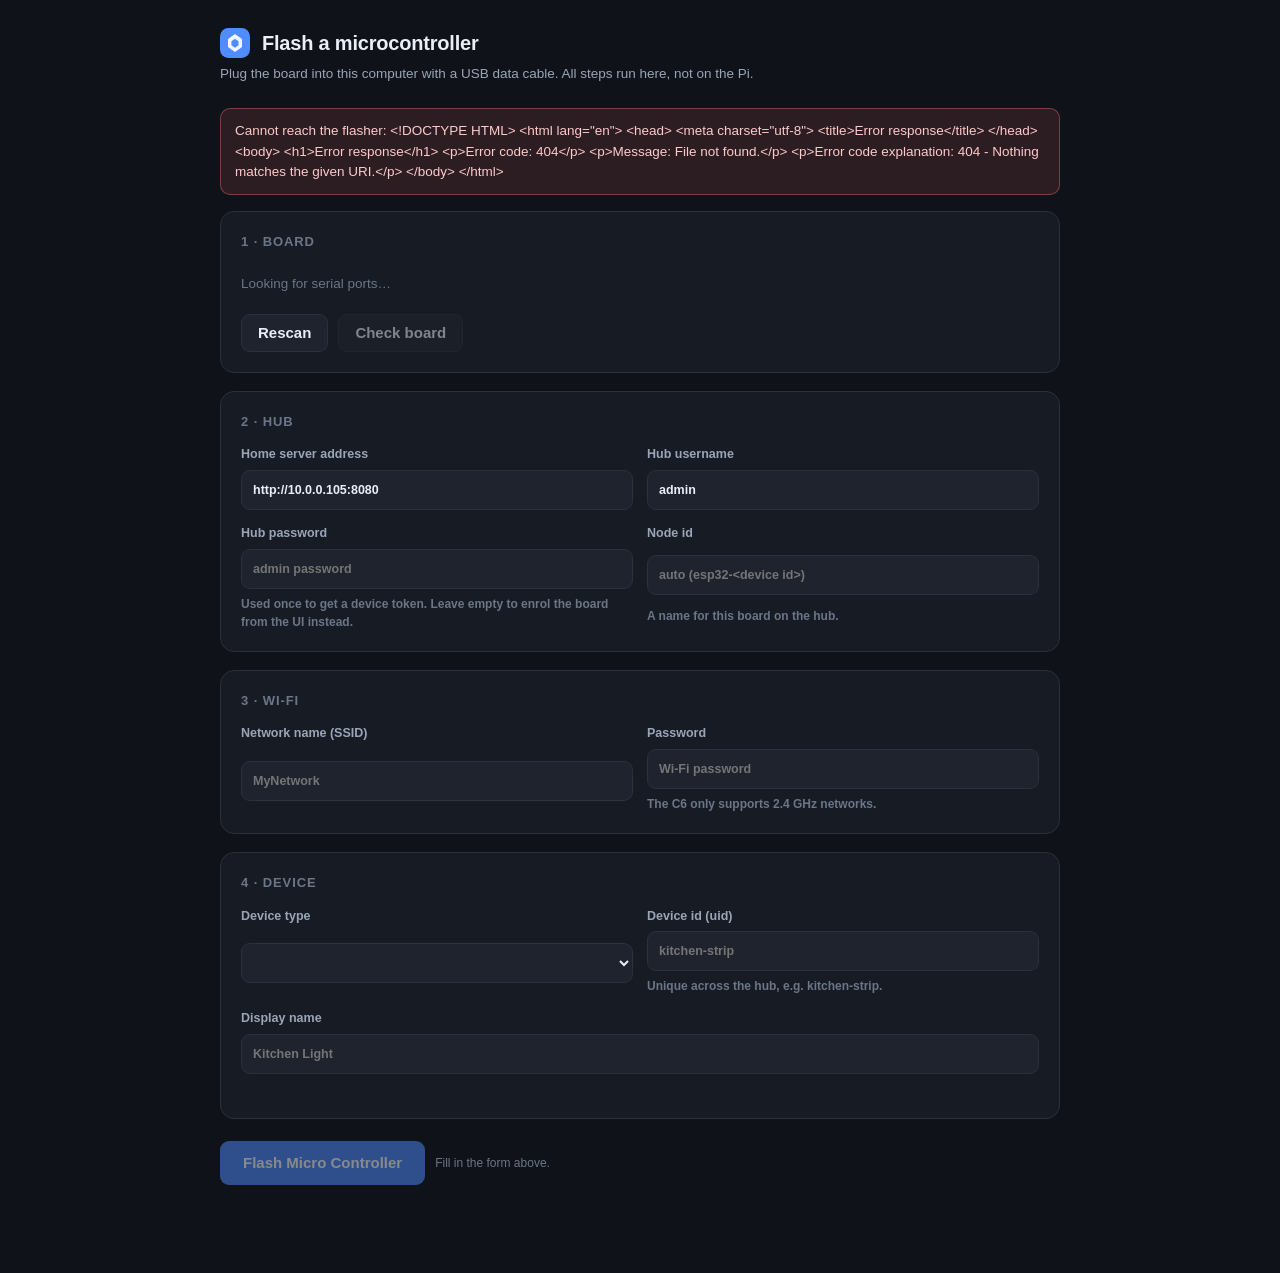
==== tools/flasher_ui.html @ 388599fc "Add a web flasher for provisioning boards from the browser The command line flasher was workable but" ====
<!DOCTYPE html>
<html lang="en">
<head>
<meta charset="utf-8">
<meta name="viewport" content="width=device-width, initial-scale=1">
<title>Flash a microcontroller · SmartHome</title>
<style>
  :root {
    --bg: #0f1218; --panel: #171b23; --panel2: #1e232d; --line: #2a313d;
    --text: #e9eef7; --dim: #9aa6b8; --faint: #6b7688;
    --accent: #4f8cff; --ok: #34d399; --warn: #fbbf24; --err: #f87171;
    --mono: ui-monospace, SFMono-Regular, Menlo, Consolas, monospace;
  }
  * { box-sizing: border-box; }
  body {
    margin: 0; background: var(--bg); color: var(--text);
    font: 15px/1.5 -apple-system, BlinkMacSystemFont, "Segoe UI", Roboto, sans-serif;
  }
  .wrap { max-width: 880px; margin: 0 auto; padding: 28px 20px 80px; }
  header { display: flex; align-items: center; gap: 12px; margin-bottom: 6px; }
  h1 { font-size: 20px; margin: 0; letter-spacing: -.01em; }
  .sub { color: var(--dim); font-size: 13.5px; margin: 0 0 24px; }
  .card {
    background: var(--panel); border: 1px solid var(--line);
    border-radius: 14px; padding: 20px; margin-bottom: 18px;
  }
  h2 { font-size: 13px; text-transform: uppercase; letter-spacing: .07em;
       color: var(--faint); margin: 0 0 14px; font-weight: 650; }
  .grid { display: grid; grid-template-columns: 1fr 1fr; gap: 14px; }
  .grid.three { grid-template-columns: 1fr 1fr 1fr; }
  @media (max-width: 640px) { .grid, .grid.three { grid-template-columns: 1fr; } }
  label { display: grid; gap: 6px; font-size: 12.5px; color: var(--dim); font-weight: 550; }
  input, select {
    width: 100%; height: 40px; padding: 0 11px; font: inherit; color: var(--text);
    background: var(--panel2); border: 1px solid var(--line); border-radius: 9px;
  }
  input:focus, select:focus { outline: 2px solid var(--accent); border-color: transparent; }
  input:disabled, select:disabled { opacity: .55; }
  .hint { font-size: 12px; color: var(--faint); }
  .row { display: flex; gap: 10px; align-items: center; flex-wrap: wrap; }
  button {
    font: inherit; font-weight: 600; border-radius: 9px; border: 1px solid var(--line);
    background: var(--panel2); color: var(--text); height: 38px; padding: 0 16px;
    cursor: pointer; white-space: nowrap;
  }
  button:hover:not(:disabled) { background: #262c38; }
  button:disabled { opacity: .5; cursor: not-allowed; }
  button.primary {
    background: var(--accent); border-color: transparent; color: #fff; height: 44px;
    padding: 0 22px; font-size: 15px;
  }
  button.primary:hover:not(:disabled) { background: #649bff; }
  .port-row {
    display: flex; align-items: center; gap: 10px; padding: 11px 13px; border-radius: 10px;
    border: 1px solid var(--line); background: var(--panel2); margin-bottom: 8px;
    cursor: pointer;
  }
  .port-row.sel { border-color: var(--accent); background: rgba(79,140,255,.1); }
  .port-row .name { font-family: var(--mono); font-size: 13px; font-weight: 600; }
  .port-row .desc { font-size: 12.5px; color: var(--dim); }
  .tag { font-size: 11px; padding: 2px 7px; border-radius: 99px; background: #2a3140; color: var(--dim); }
  .tag.hot { background: rgba(52,211,153,.15); color: var(--ok); }
  .empty { color: var(--faint); font-size: 13.5px; padding: 8px 0; }
  .steps { display: grid; gap: 2px; margin-top: 4px; }
  .step {
    display: grid; grid-template-columns: 26px 1fr auto; gap: 12px;
    align-items: center; padding: 10px 6px; border-bottom: 1px solid var(--line);
  }
  .step:last-child { border-bottom: 0; }
  .dot {
    width: 20px; height: 20px; border-radius: 50%; display: grid; place-items: center;
    font-size: 11px; font-weight: 700; background: #232a36; color: var(--faint);
  }
  .step.running .dot { background: rgba(79,140,255,.2); color: var(--accent); }
  .step.running .dot::after {
    content: ""; width: 12px; height: 12px; border-radius: 50%;
    border: 2px solid rgba(79,140,255,.3); border-top-color: var(--accent);
    animation: spin .8s linear infinite;
  }
  .step.done .dot { background: rgba(52,211,153,.16); color: var(--ok); }
  .step.done .dot::after { content: "✓"; }
  .step.failed .dot { background: rgba(248,113,113,.16); color: var(--err); }
  .step.failed .dot::after { content: "✕"; }
  @keyframes spin { to { transform: rotate(360deg); } }
  .step .label { font-size: 14px; }
  .step .detail { font-size: 12px; color: var(--faint); font-family: var(--mono); }
  .step.running .label { color: var(--accent); }
  .step.failed .label { color: var(--err); }
  .step .time { font-size: 12px; color: var(--faint); font-variant-numeric: tabular-nums; }
  pre#log {
    margin: 0; padding: 12px 14px; background: #0b0e13; border: 1px solid var(--line);
    border-radius: 10px; max-height: 320px; overflow: auto; font-family: var(--mono);
    font-size: 12px; line-height: 1.55; white-space: pre-wrap; word-break: break-word;
  }
  pre#log .info { color: var(--dim); }
  pre#log .cmd { color: var(--faint); }
  pre#log .warn { color: var(--warn); }
  pre#log .error { color: var(--err); }
  pre#log .ok { color: var(--ok); }
  .banner { padding: 12px 14px; border-radius: 10px; font-size: 13.5px; margin-bottom: 16px; }
  .banner.error { background: rgba(248,113,113,.12); border: 1px solid rgba(248,113,113,.4); color: #fecaca; }
  .banner.ok { background: rgba(52,211,153,.12); border: 1px solid rgba(52,211,153,.4); color: #a7f3d0; }
  .banner.warn { background: rgba(251,191,36,.1); border: 1px solid rgba(251,191,36,.35); color: #fde68a; }
  .hidden { display: none !important; }
</style>
</head>
<body>
<div class="wrap">
  <header>
    <svg width="30" height="30" viewBox="0 0 32 32" aria-hidden="true">
      <rect width="32" height="32" rx="9" fill="#4f8cff"/>
      <path d="M16 6.5l7.5 5.3v8.4L16 25.5l-7.5-5.3v-8.4z" fill="#fff" fill-opacity=".92"/>
      <path d="M16 11.5l3.8 2.7v4.2L16 21l-3.8-2.6v-4.2z" fill="#4f8cff"/>
    </svg>
    <h1>Flash a microcontroller</h1>
  </header>
  <p class="sub">Plug the board into this computer with a USB data cable. All steps run here, not on the Pi.</p>

  <div id="banner" class="banner hidden"></div>

  <div class="card">
    <h2>1 · Board</h2>
    <div id="ports"><div class="empty">Looking for serial ports…</div></div>
    <div class="row" style="margin-top:12px">
      <button id="rescan" type="button">Rescan</button>
      <button id="probe" type="button" disabled>Check board</button>
      <span id="probeResult" class="hint"></span>
    </div>
  </div>

  <div class="card">
    <h2>2 · Hub</h2>
    <div class="grid">
      <label>Home server address
        <input id="server" type="text" value="http://10.0.0.105:8080" spellcheck="false">
      </label>
      <label>Hub username
        <input id="hub_username" type="text" value="admin" spellcheck="false" autocapitalize="none">
      </label>
    </div>
    <div class="grid" style="margin-top:14px">
      <label>Hub password
        <input id="hub_password" type="password" placeholder="admin password" autocomplete="off">
        <span class="hint">Used once to get a device token. Leave empty to enrol the board from the UI instead.</span>
      </label>
      <label>Node id
        <input id="node_id" type="text" placeholder="auto (esp32-&lt;device id&gt;)" spellcheck="false" autocapitalize="none">
        <span class="hint">A name for this board on the hub.</span>
      </label>
    </div>
  </div>

  <div class="card">
    <h2>3 · Wi-Fi</h2>
    <div class="grid">
      <label>Network name (SSID)
        <input id="wifi_ssid" type="text" placeholder="MyNetwork" spellcheck="false" autocapitalize="none">
      </label>
      <label>Password
        <input id="wifi_pass" type="password" placeholder="Wi-Fi password" autocomplete="off">
        <span class="hint">The C6 only supports 2.4 GHz networks.</span>
      </label>
    </div>
  </div>

  <div class="card">
    <h2>4 · Device</h2>
    <div class="grid">
      <label>Device type
        <select id="device_type"></select>
      </label>
      <label>Device id (uid)
        <input id="device_uid" type="text" placeholder="kitchen-strip" spellcheck="false" autocapitalize="none">
        <span class="hint">Unique across the hub, e.g. kitchen-strip.</span>
      </label>
    </div>
    <label style="margin-top:14px">Display name
      <input id="device_name" type="text" placeholder="Kitchen Light">
    </label>
    <div id="typeConfig" class="grid three" style="margin-top:14px"></div>
    <p id="typeHelp" class="hint" style="margin:10px 0 0"></p>
  </div>

  <div class="row" style="margin: 22px 0 8px">
    <button id="flash" class="primary" type="button" disabled>Flash Micro Controller</button>
    <span id="flashHint" class="hint">Fill in the form above.</span>
  </div>

  <div id="progress" class="card hidden">
    <h2>Progress</h2>
    <div class="steps" id="steps"></div>
  </div>

  <div id="logCard" class="card hidden">
    <h2>Details</h2>
    <pre id="log"></pre>
  </div>
</div>

<script>
'use strict';

const $ = (id) => document.getElementById(id);
const escapeHtml = (value) => String(value ?? '').replace(/[&<>"']/g, (ch) => ({
  '&': '&amp;', '<': '&lt;', '>': '&gt;', '"': '&quot;', "'": '&#39;',
}[ch]));

const state = {
  ports: [],
  types: [],
  selectedPort: null,
  selectedKind: 'serial',
  busy: false,
  eventSource: null,
};

function banner(kind, text) {
  const el = $('banner');
  el.className = 'banner ' + kind;
  el.textContent = text;
  el.classList.remove('hidden');
}

function clearBanner() {
  $('banner').classList.add('hidden');
}

async function api(path, options = {}) {
  const init = { method: options.method || 'GET', headers: {} };
  if (options.body !== undefined) {
    init.headers['Content-Type'] = 'application/json';
    init.body = JSON.stringify(options.body);
  }
  const response = await fetch(path, init);
  const text = await response.text();
  let payload = null;
  if (text) { try { payload = JSON.parse(text); } catch { payload = { error: text }; } }
  if (!response.ok) throw new Error((payload && payload.error) || ('HTTP ' + response.status));
  return payload;
}

/* ------------------------------------------------------------- ports ---- */
function renderPorts() {
  const box = $('ports');
  if (!state.ports.length) {
    box.innerHTML = '<div class="empty">No board found. For an ESP32, connect it with a USB ' +
      '<b>data</b> cable. For a Pico 2 W, hold <b>BOOT</b> while plugging it in — ' +
      'it appears as a removable drive. Then press Rescan.</div>';
    $('probe').disabled = true;
    return;
  }
  box.innerHTML = state.ports.map((port) => {
    const isUf2 = port.kind === 'uf2';
    const tag = isUf2
      ? '<span class="tag hot">BOOTSEL drive</span>'
      : (port.likely_microcontroller
          ? `<span class="tag hot">${escapeHtml(port.vendor || 'microcontroller')}</span>`
          : '<span class="tag">serial device</span>');
    return `
    <div class="port-row ${port.device === state.selectedPort ? 'sel' : ''}"
         data-port="${escapeHtml(port.device)}" data-kind="${escapeHtml(port.kind || 'serial')}">
      <div style="flex:1;min-width:0">
        <div class="name">${escapeHtml(port.device)}</div>
        <div class="desc">${escapeHtml(port.description || 'unknown device')}</div>
      </div>
      ${tag}
    </div>`;
  }).join('');
  for (const row of document.querySelectorAll('.port-row')) {
    row.addEventListener('click', () => selectPort(row.dataset.port, row.dataset.kind));
  }
  $('probe').disabled = !state.selectedPort;
}

function selectedKind() {
  const port = state.ports.find((item) => item.device === state.selectedPort);
  return (port && port.kind) || 'serial';
}

function selectPort(device, kind) {
  state.selectedPort = device;
  state.selectedKind = kind || 'serial';
  renderPorts();
  updateFlashState();
  $('probeResult').textContent = '';
}

/* -------------------------------------------------------- device types -- */
function renderTypes() {
  const select = $('device_type');
  select.innerHTML = state.types.map((type) =>
    `<option value="${escapeHtml(type.id)}">${escapeHtml(type.name)}</option>`).join('');
  renderTypeConfig();
  select.addEventListener('change', renderTypeConfig);
}

function currentType() {
  const id = $('device_type').value;
  return state.types.find((type) => type.id === id) || null;
}

function renderTypeConfig() {
  const type = currentType();
  const box = $('typeConfig');
  if (!type) { box.innerHTML = ''; return; }

  const pinField = type.config.find((field) => field.is_pin);
  box.innerHTML = type.config.map((field) => {
    // The primary pin is shown first and labelled clearly, since it is the
    // only field most people need.
    const value = field.default ?? '';
    const unit = field.unit ? ` (${escapeHtml(field.unit)})` : '';
    if (field.type === 'bool') {
      return `<label>${escapeHtml(field.label)}
        <select data-cfg="${escapeHtml(field.key)}" data-kind="bool">
          <option value="false" ${field.default ? '' : 'selected'}>No</option>
          <option value="true" ${field.default ? 'selected' : ''}>Yes</option>
        </select></label>`;
    }
    if (field.type === 'int' || field.type === 'float') {
      const step = field.type === 'float' ? '0.1' : '1';
      const min = field.min !== null && field.min !== undefined ? `min="${field.min}"` : '';
      const max = field.max !== null && field.max !== undefined ? `max="${field.max}"` : '';
      return `<label>${escapeHtml(field.label)}${unit}
        <input type="number" step="${step}" ${min} ${max}
               data-cfg="${escapeHtml(field.key)}" data-kind="${escapeHtml(field.type)}"
               value="${escapeHtml(value)}"></label>`;
    }
    return `<label>${escapeHtml(field.label)}${unit}
      <input type="text" data-cfg="${escapeHtml(field.key)}" data-kind="string"
             value="${escapeHtml(value)}"></label>`;
  }).join('');
  if (pinField) {
    const pinInput = box.querySelector(`[data-cfg="${CSS.escape(pinField.key)}"]`);
    if (pinInput) pinInput.setAttribute('placeholder', 'e.g. 4');
  }
  $('typeHelp').textContent = type.description || '';
  updateFlashState();
}

function collectConfig() {
  const config = {};
  for (const input of document.querySelectorAll('[data-cfg]')) {
    const kind = input.dataset.kind;
    if (input.value === '') continue;
    config[input.dataset.cfg] = kind === 'bool' ? input.value === 'true'
      : (kind === 'int' || kind === 'float') ? Number(input.value) : input.value;
  }
  return config;
}

/* ------------------------------------------------------- form validity -- */
function updateFlashState() {
  if (state.busy) return;
  const missing = [];
  if (!state.selectedPort) missing.push('serial port');
  if (!$('server').value.trim()) missing.push('server address');
  if (!$('wifi_ssid').value.trim()) missing.push('Wi-Fi name');
  if (!$('device_type').value) missing.push('device type');
  if (!$('device_uid').value.trim()) missing.push('device id');

  const type = currentType();
  if (type) {
    for (const field of type.config) {
      if (field.is_pin) {
        const input = document.querySelector(`[data-cfg="${CSS.escape(field.key)}"]`);
        if (input && input.value === '') missing.push(field.label.toLowerCase());
      }
    }
  }
  $('flash').disabled = missing.length > 0;
  if (missing.length) {
    $('flashHint').textContent = 'Still needed: ' + missing.join(', ');
  } else if (selectedKind() === 'uf2') {
    $('flashHint').textContent =
      'Ready. MicroPython is copied to the BOOTSEL drive and the board reboots itself.';
  } else {
    $('flashHint').textContent =
      'Ready. This erases the board and installs MicroPython.';
  }
}

/* ------------------------------------------------------------- flashing -- */
async function startFlash() {
  clearBanner();
  state.busy = true;
  $('flash').disabled = true;
  $('flash').textContent = 'Flashing…';
  $('flashHint').textContent = 'Do not unplug the board.';
  $('progress').classList.remove('hidden');
  $('logCard').classList.remove('hidden');
  $('log').textContent = '';
  $('steps').innerHTML = '';

  const body = {
    port: state.selectedPort,
    port_kind: selectedKind(),
    server: $('server').value.trim(),
    hub_username: $('hub_username').value.trim(),
    hub_password: $('hub_password').value,
    node_id: $('node_id').value.trim(),
    wifi_ssid: $('wifi_ssid').value,
    wifi_pass: $('wifi_pass').value,
    device_type: $('device_type').value,
    device_uid: $('device_uid').value.trim(),
    device_name: $('device_name').value.trim(),
    device_config: collectConfig(),
  };

  try {
    const started = await api('/api/flash', { method: 'POST', body });
    followJob(started.job);
  } catch (error) {
    finishFlash();
    banner('error', error.message);
  }
}

function followJob(jobId) {
  if (state.eventSource) state.eventSource.close();
  const source = new EventSource('/api/jobs/' + jobId + '/stream');
  state.eventSource = source;
  let logCount = 0;

  source.onmessage = (event) => {
    const payload = JSON.parse(event.data);
    if (payload.steps) renderSteps(payload.steps);
    if (payload.log) {
      logCount += 1;
      appendLog(payload.log);
    }
    if (payload.done) {
      source.close();
      state.eventSource = null;
      renderSteps(payload.state.steps);
      const failed = payload.state.steps.find((step) => step.state === 'failed');
      finishFlash();
      if (payload.state.ok) {
        banner('ok', 'Done. ' + (payload.state.steps.find(s => s.key === 'verify') || {}).detail);
      } else {
        banner('error', (failed && failed.detail) || payload.state.error || 'Flashing failed.');
      }
    }
  };
  source.onerror = () => {
    // A dropped stream is not necessarily a failed flash; stop following it.
    source.close();
    state.eventSource = null;
    if (state.busy) {
      finishFlash();
      banner('warn', 'Lost contact with the flasher. Check its console window.');
    }
  };
}

function renderSteps(steps) {
  $('steps').innerHTML = steps.map((step) => `
    <div class="step ${step.state}">
      <div class="dot"></div>
      <div>
        <div class="label">${escapeHtml(step.label)}</div>
        <div class="detail">${escapeHtml(step.detail || '')}</div>
      </div>
      <div class="time">${step.seconds ? step.seconds + 's' : ''}</div>
    </div>`).join('');
}

function appendLog(entry) {
  const log = $('log');
  const line = document.createElement('div');
  line.className = entry.level || 'info';
  line.textContent = entry.text;
  log.appendChild(line);
  log.scrollTop = log.scrollHeight;
}

function finishFlash() {
  state.busy = false;
  $('flash').textContent = 'Flash Micro Controller';
  updateFlashState();
}

/* --------------------------------------------------------------- events -- */
async function loadState() {
  try {
    const payload = await api('/api/state');
    state.types = payload.device_types || [];
    const missing = Object.entries(payload.tools || {})
      .filter(([, ok]) => !ok).map(([name]) => name === 'pyserial' ? 'pyserial' : name);
    if (missing.length) {
      banner('error', 'Missing Python packages: ' + missing.join(', ') +
        ' — run: python -m pip install esptool mpremote pyserial');
    }
    renderTypes();
    state.ports = payload.ports || [];
    if (!state.selectedPort) {
      const candidate = state.ports.find((port) => port.likely_microcontroller);
      state.selectedPort = candidate ? candidate.device : null;
      state.selectedKind = candidate ? (candidate.kind || 'serial') : 'serial';
    }
    renderPorts();
    updateFlashState();
  } catch (error) {
    banner('error', 'Cannot reach the flasher: ' + error.message);
  }
}

async function rescan() {
  $('ports').innerHTML = '<div class="empty">Scanning…</div>';
  try {
    const payload = await api('/api/state');
    state.ports = payload.ports || [];
    if (!state.ports.some((port) => port.device === state.selectedPort)) {
      const candidate = state.ports.find((port) => port.likely_microcontroller);
      const fallback = candidate || state.ports[0];
      state.selectedPort = fallback ? fallback.device : null;
      state.selectedKind = fallback ? (fallback.kind || 'serial') : 'serial';
    } else {
      // Keep the kind in sync in case the same path changed meaning.
      const current = state.ports.find((port) => port.device === state.selectedPort);
      if (current) state.selectedKind = current.kind || 'serial';
    }
  } catch (error) {
    banner('error', error.message);
  }
  renderPorts();
  updateFlashState();
}

async function probe() {
  $('probe').disabled = true;
  $('probeResult').textContent = 'Checking…';
  try {
    const result = await api('/api/probe', { method: 'POST', body: { port: state.selectedPort } });
    if (!result.ok) {
      $('probeResult').textContent = 'No board answered on ' + state.selectedPort + '.';
      banner('warn', result.output || ('No response on ' + state.selectedPort +
        '. Check the cable (it must be a data cable), close any serial monitor, or try ' +
        'another port. For a Pico 2 W: hold BOOT while plugging in.'));
    } else if (result.kind === 'uf2') {
      $('probeResult').textContent = (result.model || 'RP2 board') +
        ' · BOOTSEL drive ready · MicroPython will be installed';
      clearBanner();
    } else {
      $('probeResult').textContent = result.chip +
        (result.micropython ? ' · MicroPython present' : ' · needs MicroPython (will be installed)');
      clearBanner();
    }
  } catch (error) {
    $('probeResult').textContent = error.message;
  } finally {
    $('probe').disabled = false;
  }
}

$('rescan').addEventListener('click', rescan);
$('probe').addEventListener('click', probe);
$('flash').addEventListener('click', startFlash);
for (const id of ['server', 'wifi_ssid', 'device_uid', 'device_type', 'hub_username']) {
  $(id).addEventListener('input', updateFlashState);
  $(id).addEventListener('change', updateFlashState);
}
document.addEventListener('keydown', (event) => {
  if (event.key === 'Enter' && !state.busy && !$('flash').disabled) startFlash();
});

loadState();
setInterval(() => { if (!state.busy) rescan(); }, 5000);
</script>
</body>
</html>
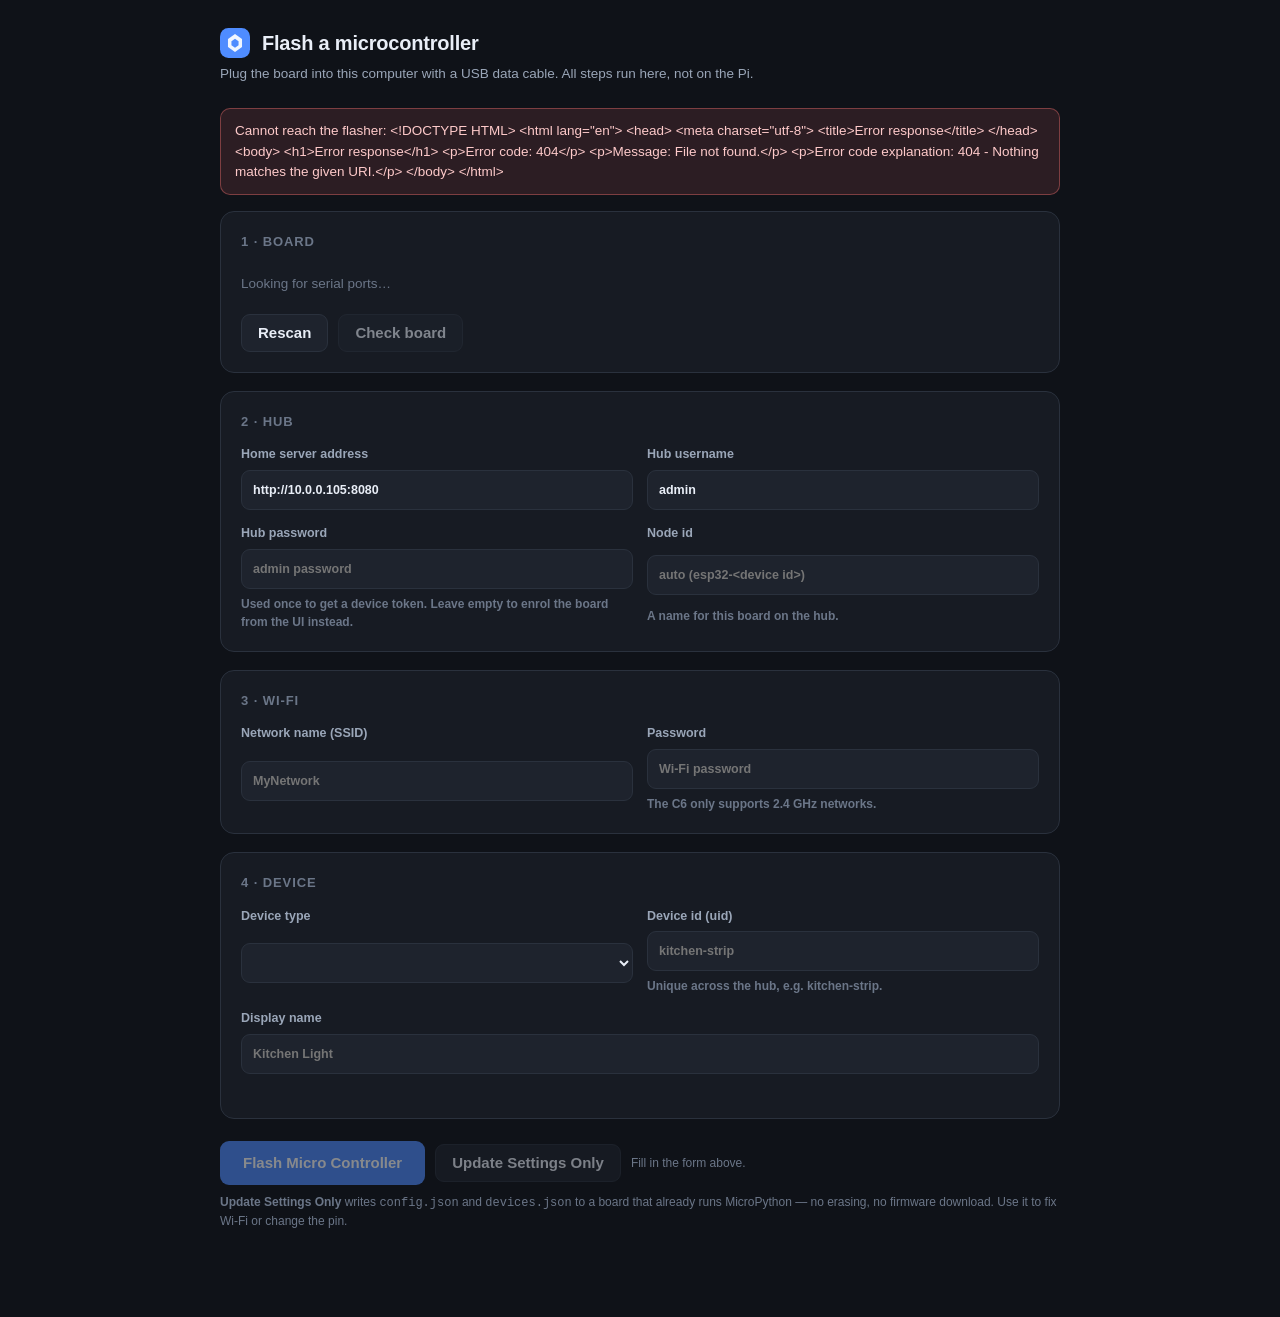
==== commit 94d99efb: "bug fixes" ====
--- a/tools/flasher_ui.html
+++ b/tools/flasher_ui.html
@@ -183,8 +183,14 @@
 
   <div class="row" style="margin: 22px 0 8px">
     <button id="flash" class="primary" type="button" disabled>Flash Micro Controller</button>
+    <button id="configure" type="button" disabled>Update Settings Only</button>
     <span id="flashHint" class="hint">Fill in the form above.</span>
   </div>
+  <p class="hint" style="margin:0 0 8px">
+    <b>Update Settings Only</b> writes <code>config.json</code> and
+    <code>devices.json</code> to a board that already runs MicroPython — no
+    erasing, no firmware download. Use it to fix Wi-Fi or change the pin.
+  </p>
 
   <div id="progress" class="card hidden">
     <h2>Progress</h2>
@@ -369,6 +375,7 @@
     }
   }
   $('flash').disabled = missing.length > 0;
+  $('configure').disabled = missing.length > 0;
   if (missing.length) {
     $('flashHint').textContent = 'Still needed: ' + missing.join(', ');
   } else if (selectedKind() === 'uf2') {
@@ -381,18 +388,8 @@
 }
 
 /* ------------------------------------------------------------- flashing -- */
-async function startFlash() {
-  clearBanner();
-  state.busy = true;
-  $('flash').disabled = true;
-  $('flash').textContent = 'Flashing…';
-  $('flashHint').textContent = 'Do not unplug the board.';
-  $('progress').classList.remove('hidden');
-  $('logCard').classList.remove('hidden');
-  $('log').textContent = '';
-  $('steps').innerHTML = '';
-
-  const body = {
+function formBody() {
+  return {
     port: state.selectedPort,
     port_kind: selectedKind(),
     server: $('server').value.trim(),
@@ -406,6 +403,43 @@
     device_name: $('device_name').value.trim(),
     device_config: collectConfig(),
   };
+}
+
+/* Write only the settings, for a board that already runs MicroPython. */
+async function updateSettings() {
+  clearBanner();
+  state.busy = true;
+  $('flash').disabled = true;
+  $('configure').disabled = true;
+  $('configure').textContent = 'Updating…';
+  $('flashHint').textContent = 'Writing config to the board…';
+
+  try {
+    const result = await api('/api/configure', { method: 'POST', body: formBody() });
+    banner('ok', 'Settings written to ' + result.port + ' and the board rebooted. '
+      + 'Watch it connect on the hub.');
+  } catch (error) {
+    banner('error', error.message);
+  } finally {
+    state.busy = false;
+    $('configure').textContent = 'Update Settings Only';
+    updateFlashState();
+  }
+}
+
+async function startFlash() {
+  clearBanner();
+  state.busy = true;
+  $('flash').disabled = true;
+  $('configure').disabled = true;
+  $('flash').textContent = 'Flashing…';
+  $('flashHint').textContent = 'Do not unplug the board.';
+  $('progress').classList.remove('hidden');
+  $('logCard').classList.remove('hidden');
+  $('log').textContent = '';
+  $('steps').innerHTML = '';
+
+  const body = formBody();
 
   try {
     const started = await api('/api/flash', { method: 'POST', body });
@@ -478,6 +512,7 @@
   state.busy = false;
   $('flash').textContent = 'Flash Micro Controller';
   updateFlashState();
+  $('configure').disabled = $('flash').disabled;
 }
 
 /* --------------------------------------------------------------- events -- */
@@ -537,6 +572,11 @@
       banner('warn', result.output || ('No response on ' + state.selectedPort +
         '. Check the cable (it must be a data cable), close any serial monitor, or try ' +
         'another port. For a Pico 2 W: hold BOOT while plugging in.'));
+    } else if (result.micropython && !result.chip) {
+      // Running firmware, not a bootloader: flashing handles the reboot.
+      $('probeResult').textContent = 'MicroPython running · will restart to flash';
+      banner('warn', result.notice || ('MicroPython is already running on ' +
+        state.selectedPort + '. Pressing Flash will restart it into the bootloader.'));
     } else if (result.kind === 'uf2') {
       $('probeResult').textContent = (result.model || 'RP2 board') +
         ' · BOOTSEL drive ready · MicroPython will be installed';
@@ -556,6 +596,7 @@
 $('rescan').addEventListener('click', rescan);
 $('probe').addEventListener('click', probe);
 $('flash').addEventListener('click', startFlash);
+$('configure').addEventListener('click', updateSettings);
 for (const id of ['server', 'wifi_ssid', 'device_uid', 'device_type', 'hub_username']) {
   $(id).addEventListener('input', updateFlashState);
   $(id).addEventListener('change', updateFlashState);
